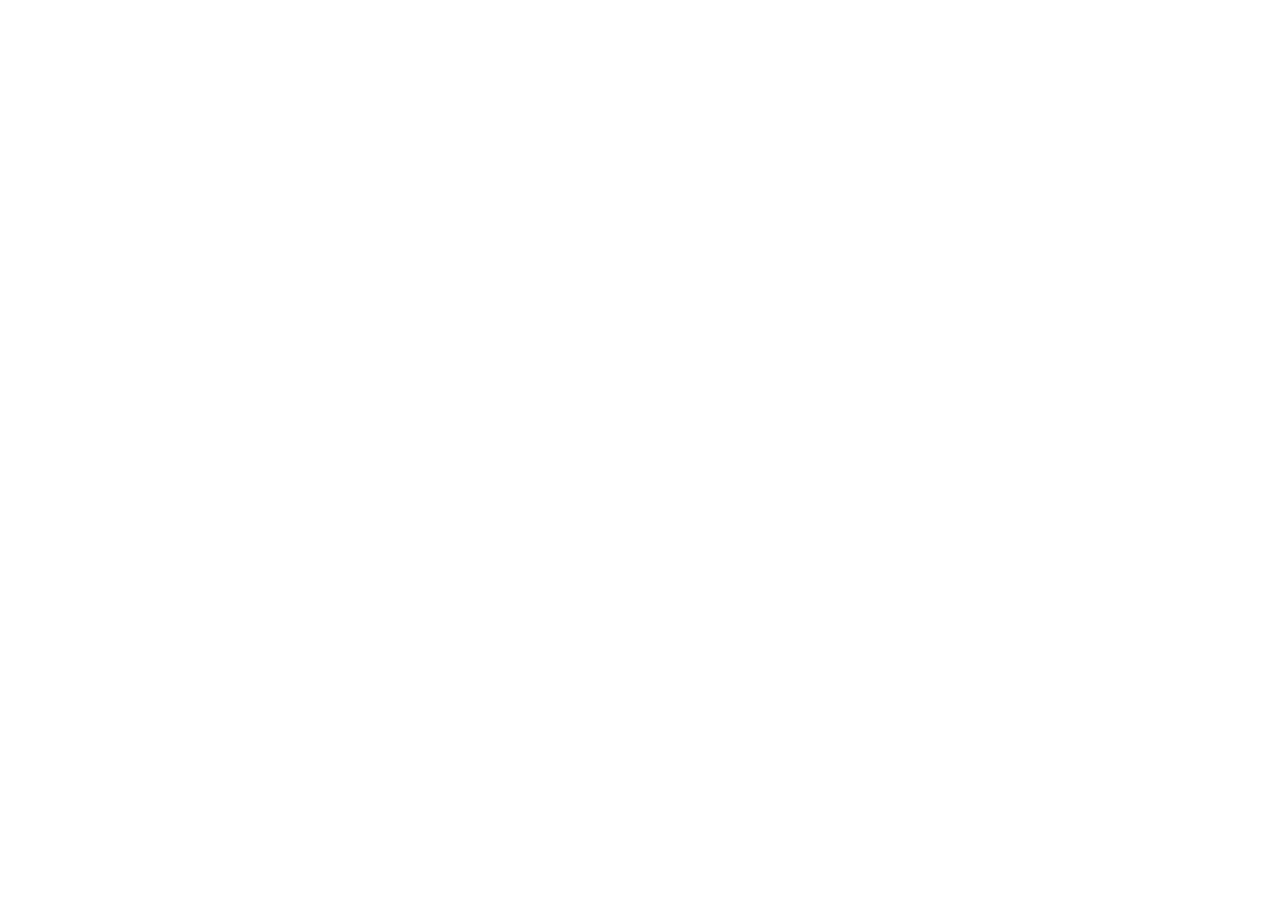
==== index.html @ cbe13e6c "første stage af repo" ====
<!doctype html>
<html lang="da">
  <head>
    <meta charset="UTF-8" />
    <meta name="viewport" content="width=device-width, initial-scale=1.0" />
    <title>Forsiden</title>
    <meta name="robots" content="noindex, nofollow" />
    <link rel="stylesheet" href="css/starter.css" />
    <link rel="stylesheet" href="css/forside.css" />
  </head>
  <body>
    <header>
      <!-- logo skal være her -->
    </header>
    <main>
      <!-- div med vid, h1, p og cta knap -->
    </main>
    <footer>
      <!-- cta med insta, info omkring lokation -->
    </footer>
  </body>
</html>
---- css/starter.css ----
*,
::before,
::after {
  box-sizing: border-box;
  margin: 0;
  padding: 0;
}

html {
  interpolate-size: allow-keywords;
  font-family: system-ui, sans-serif;
  line-height: 1.5;
  -webkit-font-smoothing: antialiased;
}

h1,
h2 {
  line-height: 1.25;
}

p,
li {
  text-wrap: pretty;
}

img,
svg {
  display: block;
  width: 100%;
  height: auto;
}

label {
  display: block;
}

input,
button,
textarea,
select {
  font: inherit;
  color: inherit;
  background-color: transparent;
  font-size: max(1em, 16px);
}

textarea {
  resize: none;
  min-height: 4lh;
}

legend {
  padding: 0;
}

select,
::picker(select) {
  appearance: base-select;
}
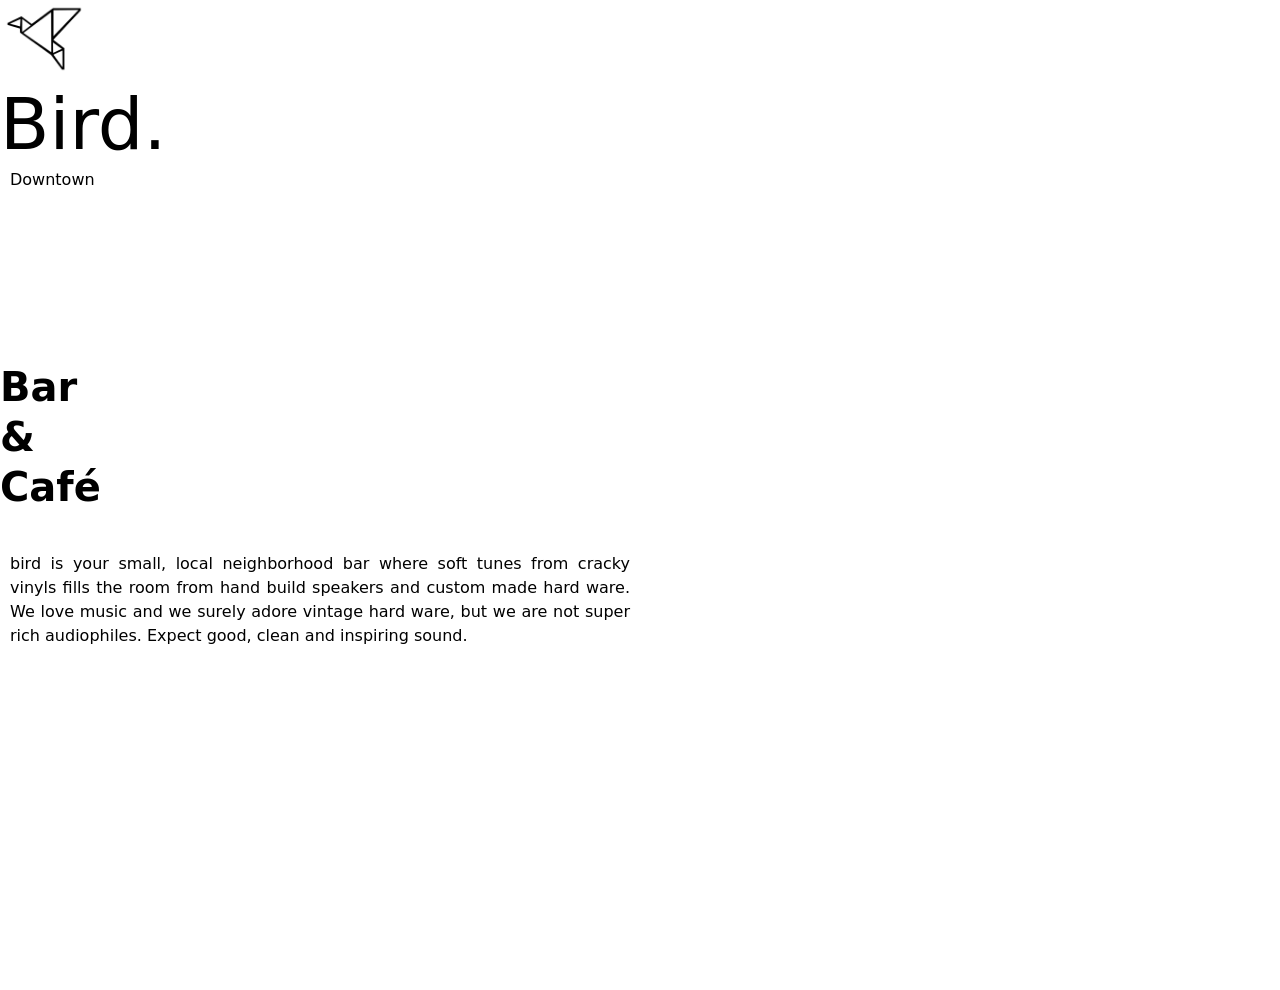
==== commit 85529d43: "forside næsten done" ====
--- a/index.html
+++ b/index.html
@@ -11,9 +11,32 @@
   <body>
     <header>
       <!-- logo skal være her -->
+      <div class="logo">
+        <img src="img/logo.webp" alt="logo" />
+      </div>
     </header>
     <main>
       <!-- div med vid, h1, p og cta knap -->
+      <div class="forside-grid">
+        <div class="left">
+          <div class="overskrift-forside">
+            <h1>Bird.</h1>
+            <p>Downtown</p>
+          </div>
+          <h2>
+            Bar <br />
+            & <br />
+            Café
+          </h2>
+          <p>
+            bird is your small, local neighborhood bar where soft tunes from cracky vinyls fills the room from hand build speakers and custom made hard ware. We love music and we surely adore vintage hard ware, but we are not super rich audiophiles.
+            Expect good, clean and inspiring sound.
+          </p>
+        </div>
+        <div class="right">
+          <video autoplay loop muted slowed src="img/index.mp4"></video>
+        </div>
+      </div>
     </main>
     <footer>
       <!-- cta med insta, info omkring lokation -->
--- a/css/forside.css
+++ b/css/forside.css
@@ -0,0 +1,48 @@
+.logo {
+  width: 90px;
+  height: 90px;
+}
+.forside-grid {
+  display: grid;
+  grid-template-columns: 1fr 1fr;
+  min-height: 100vh;
+}
+
+/* VENSTRE SIDE */
+.overskrift-forside {
+  padding-bottom: 10rem;
+}
+.left h1 {
+  font-size: 72px;
+  line-height: 0.95;
+  font-weight: 300;
+}
+h2 {
+  font-size: 40px;
+  padding-bottom: 30px;
+}
+p {
+  text-align: justify;
+  padding: 10px;
+}
+
+/* HØJRE SIDE */
+.right {
+  position: relative;
+  /* overflow: hidden; */
+  height: 100%;
+}
+
+.right video {
+  width: 100%;
+  height: 100%;
+
+  object-fit: cover;
+
+  display: block;
+}
+header {
+  display: flex;
+  justify-content: space-between;
+  align-items: center;
+}
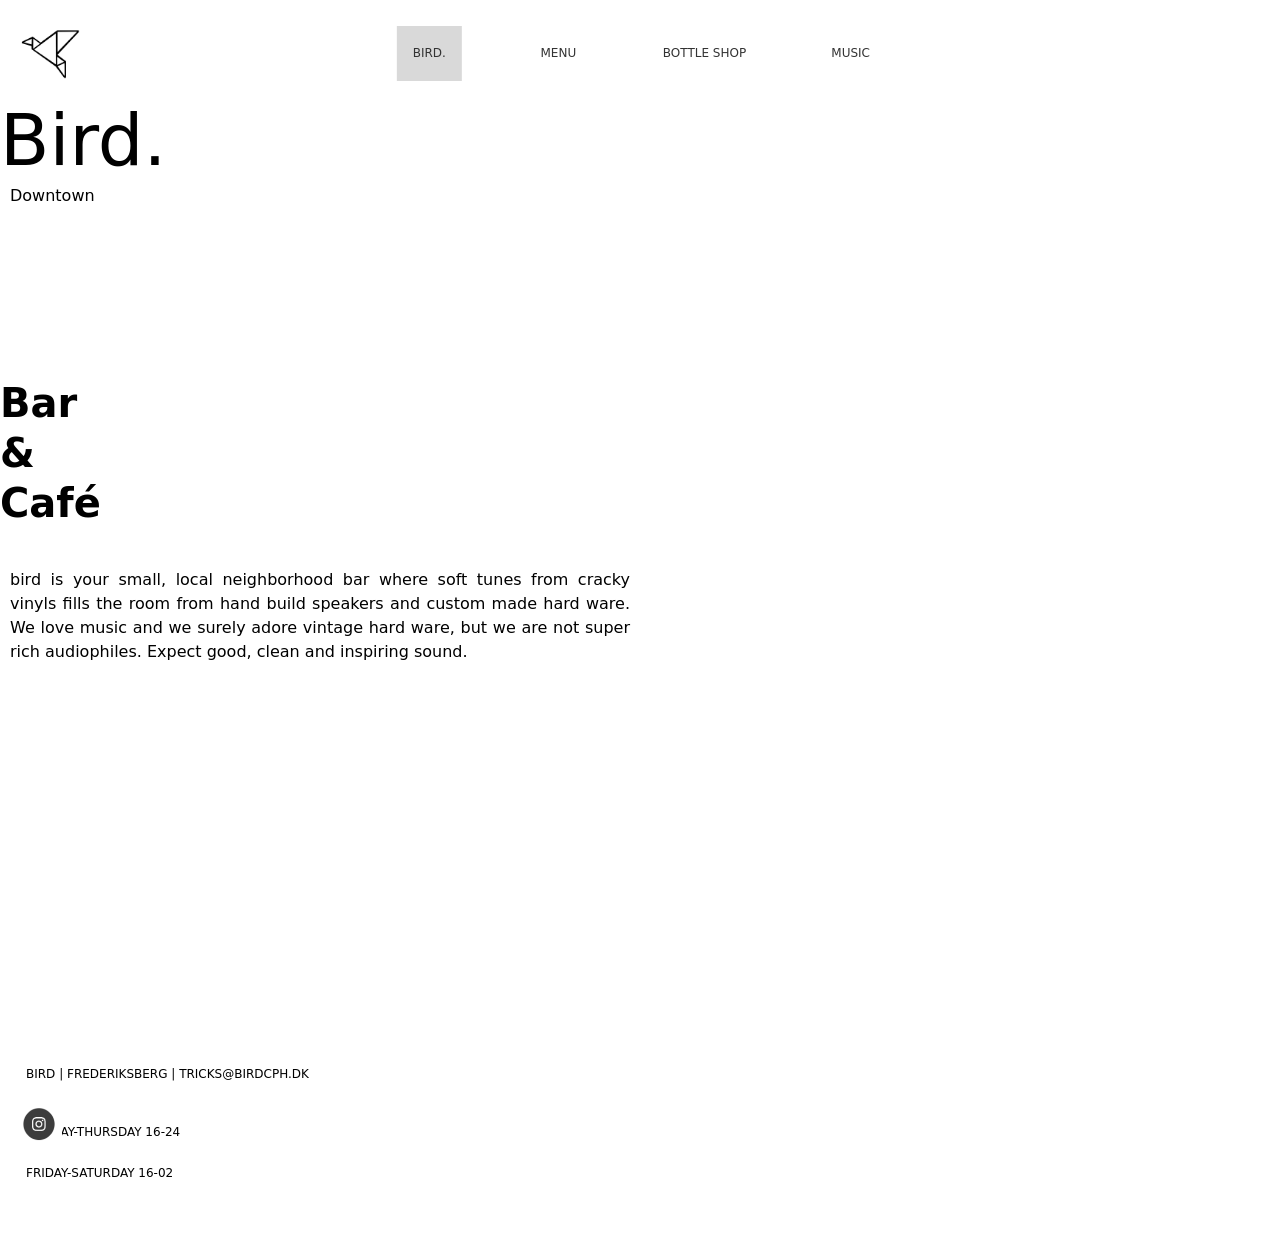
==== commit d7e354a2: "index og musik updates" ====
--- a/index.html
+++ b/index.html
@@ -12,9 +12,21 @@
     <header>
       <!-- logo skal være her -->
       <div class="logo">
-        <img src="img/logo.webp" alt="logo" />
+        <a href="index.html">
+          <img src="img/logo.webp" alt="Downtown Bird Logo" />
+        </a>
       </div>
+
+      <nav>
+        <ul>
+          <a href="index.html" class="active">Bird.</a>
+          <a href="menu.html">Menu</a>
+          <a href="bottleshop.html">Bottle shop</a>
+          <a href="music.html">Music</a>
+        </ul>
+      </nav>
     </header>
+
     <main>
       <!-- div med vid, h1, p og cta knap -->
       <div class="forside-grid">
@@ -40,6 +52,15 @@
     </main>
     <footer>
       <!-- cta med insta, info omkring lokation -->
+      <div class="footer-indhold">
+        <a href="https://www.instagram.com/?hl=da" class="footer-instagram"><img src="img/Skærmbillede 2026-05-20 kl. 22.07.07.png" alt="instagram" /> </a>
+
+        <div class="footer-info">
+          <p>BIRD | FREDERIKSBERG | TRICKS@BIRDCPH.DK</p>
+          <p>SUNDAY-THURSDAY 16-24</p>
+          <p>FRIDAY-SATURDAY 16-02</p>
+        </div>
+      </div>
     </footer>
   </body>
 </html>
--- a/css/forside.css
+++ b/css/forside.css
@@ -1,7 +1,7 @@
-.logo {
+/* .logo {
   width: 90px;
   height: 90px;
-}
+} */
 .forside-grid {
   display: grid;
   grid-template-columns: 1fr 1fr;
@@ -41,8 +41,129 @@
 
   display: block;
 }
-header {
+/* header {
   display: flex;
   justify-content: space-between;
   align-items: center;
+} */
+header,
+main,
+footer {
+  width: 100%;
 }
+
+header {
+  display: flex;
+  align-items: center;
+  gap: 1rem;
+  padding: 1.5rem 1rem;
+}
+
+.logo {
+  flex-shrink: 0;
+}
+
+.logo img {
+  width: 70px;
+  height: auto;
+  display: block;
+}
+
+nav {
+  flex: 1;
+}
+
+nav ul {
+  display: flex;
+  align-items: center;
+  justify-content: space-between;
+  list-style: none;
+  margin: 0;
+  padding: 0;
+}
+
+nav a {
+  display: flex;
+  align-items: center;
+  justify-content: center;
+  min-width: 65px;
+  min-height: 55px;
+  padding: 0.5rem;
+  text-decoration: none;
+  color: #333;
+  font-size: 0.75rem;
+  text-transform: uppercase;
+  text-align: center;
+}
+
+nav a:hover {
+  background-color: #d9d9d9;
+}
+
+nav a.active {
+  background-color: #d9d9d9;
+}
+
+.hero {
+  text-align: center;
+  width: 100vw;
+  margin-left: calc(50% - 50vw);
+}
+/* Footer */
+footer {
+  width: 100vw;
+  margin-left: calc(50% - 50vw);
+  padding: 3rem 1rem;
+}
+
+.footer-indhold {
+  position: relative;
+  margin: 0 auto;
+}
+
+.footer-instagram {
+  position: absolute;
+  left: 0;
+  top: 50%;
+  transform: translateY(-50%);
+}
+
+.footer-instagram img {
+  width: 46px;
+  height: auto;
+  display: block;
+}
+
+.footer-info p {
+  margin: 0;
+  font-size: 0.75rem;
+  line-height: 1.8;
+}
+.footer-info {
+  text-align: center;
+}
+.footer-info p:first-child {
+  margin-bottom: 1rem;
+}
+
+@media (min-width: 700px) {
+  nav {
+    position: absolute;
+    left: 50%;
+    transform: translateX(-50%);
+  }
+
+  nav ul {
+    display: flex;
+    align-items: center;
+    gap: 4rem;
+    list-style: none;
+  }
+  .menu {
+    display: grid;
+    grid-template-columns: repeat(3, auto);
+    justify-content: center;
+    gap: 8rem;
+    margin-top: 0.5rem;
+  }
+}
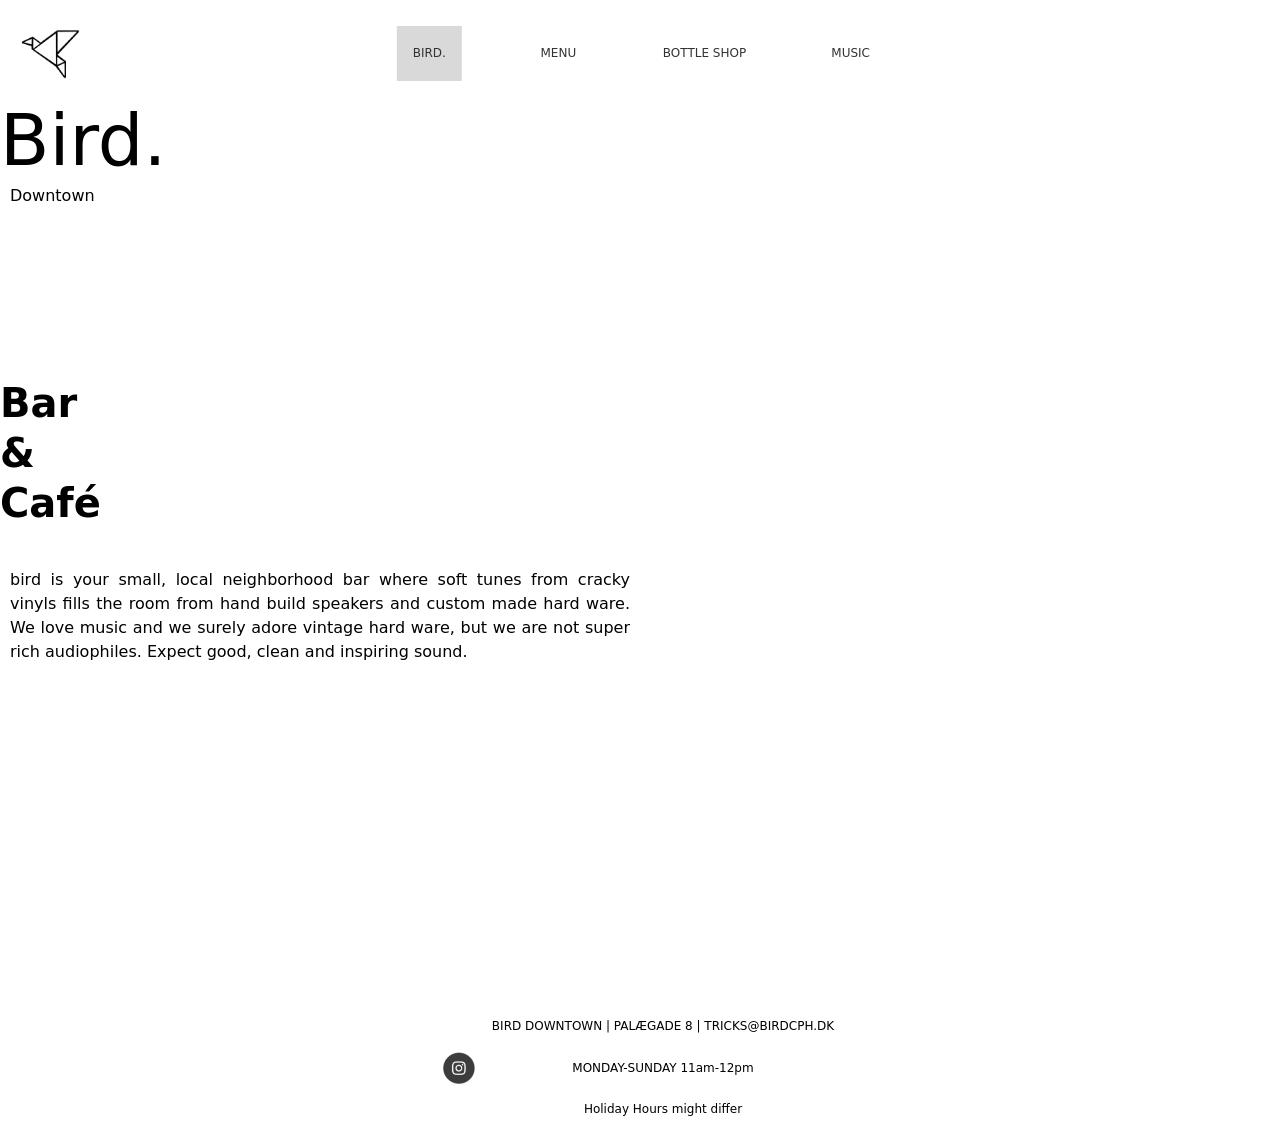
==== commit 74ca21ff: "færdig footer done" ====
--- a/index.html
+++ b/index.html
@@ -56,9 +56,9 @@
         <a href="https://www.instagram.com/?hl=da" class="footer-instagram"><img src="img/Skærmbillede 2026-05-20 kl. 22.07.07.png" alt="instagram" /> </a>
 
         <div class="footer-info">
-          <p>BIRD | FREDERIKSBERG | TRICKS@BIRDCPH.DK</p>
-          <p>SUNDAY-THURSDAY 16-24</p>
-          <p>FRIDAY-SATURDAY 16-02</p>
+          <p>BIRD DOWNTOWN | PALÆGADE 8 | TRICKS@BIRDCPH.DK</p>
+          <p>MONDAY-SUNDAY 11am-12pm</p>
+          <p>Holiday Hours might differ</p>
         </div>
       </div>
     </footer>
--- a/css/forside.css
+++ b/css/forside.css
@@ -104,48 +104,24 @@
   background-color: #d9d9d9;
 }
 
-.hero {
-  text-align: center;
-  width: 100vw;
-  margin-left: calc(50% - 50vw);
-}
-/* Footer */
-footer {
-  width: 100vw;
-  margin-left: calc(50% - 50vw);
-  padding: 3rem 1rem;
-}
-
-.footer-indhold {
-  position: relative;
-  margin: 0 auto;
-}
-
 .footer-instagram {
-  position: absolute;
-  left: 0;
-  top: 50%;
-  transform: translateY(-50%);
-}
-
-.footer-instagram img {
   width: 46px;
   height: auto;
   display: block;
+  align-content: center;
 }
 
 .footer-info p {
   margin: 0;
   font-size: 0.75rem;
   line-height: 1.8;
-}
-.footer-info {
   text-align: center;
 }
-.footer-info p:first-child {
-  margin-bottom: 1rem;
+.footer-indhold {
+  display: flex;
+  justify-content: space-around;
+  text-align: center;
 }
-
 @media (min-width: 700px) {
   nav {
     position: absolute;
@@ -166,4 +142,22 @@
     gap: 8rem;
     margin-top: 0.5rem;
   }
+  .footer-instagram {
+    width: 46px;
+    height: auto;
+    display: block;
+    align-content: center;
+  }
+
+  .footer-info p {
+    margin: 0;
+    font-size: 0.75rem;
+    line-height: 1.8;
+    text-align: center;
+  }
+  .footer-indhold {
+    display: flex;
+    justify-content: center;
+    text-align: center;
+  }
 }
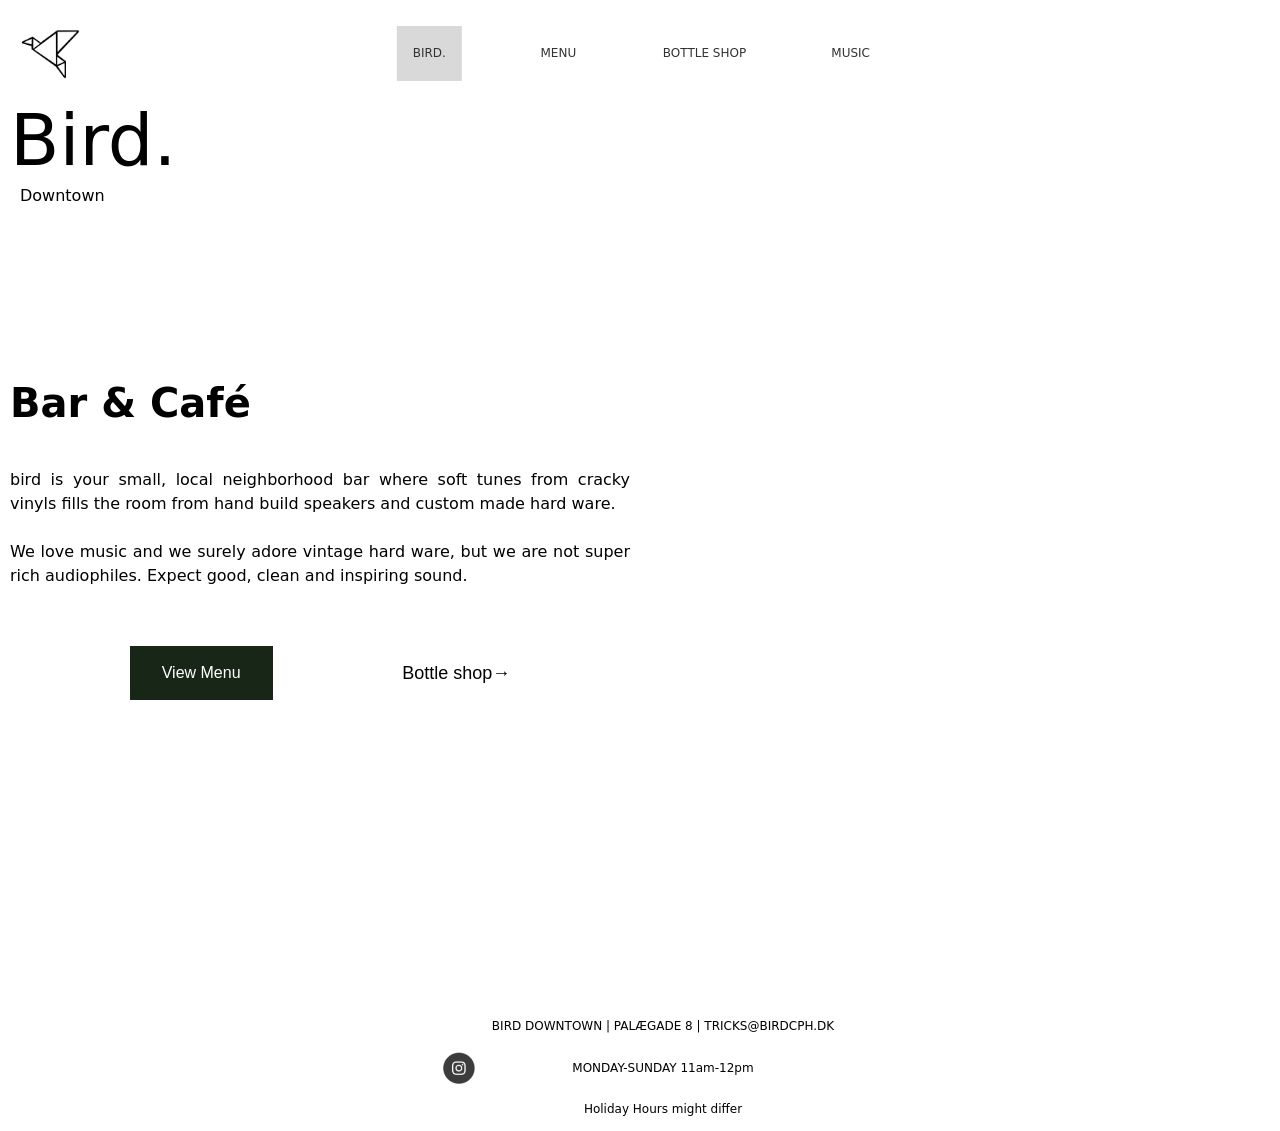
==== commit 6f4cd88b: "færdig site" ====
--- a/index.html
+++ b/index.html
@@ -35,15 +35,16 @@
             <h1>Bird.</h1>
             <p>Downtown</p>
           </div>
-          <h2>
-            Bar <br />
-            & <br />
-            Café
-          </h2>
+          <h2>Bar & Café</h2>
           <p>
-            bird is your small, local neighborhood bar where soft tunes from cracky vinyls fills the room from hand build speakers and custom made hard ware. We love music and we surely adore vintage hard ware, but we are not super rich audiophiles.
-            Expect good, clean and inspiring sound.
+            bird is your small, local neighborhood bar where soft tunes from cracky vinyls fills the room from hand build speakers and custom made hard ware. <br />
+            <br />
+            We love music and we surely adore vintage hard ware, but we are not super rich audiophiles. Expect good, clean and inspiring sound.
           </p>
+          <div class="grid-buttons">
+            <a class="menu-button" href="menu.html">View Menu</a>
+            <a class="button-bottle" href="bottleshop.html">Bottle shop&rarr;</a>
+          </div>
         </div>
         <div class="right">
           <video autoplay loop muted slowed src="img/index.mp4"></video>
--- a/css/forside.css
+++ b/css/forside.css
@@ -11,6 +11,7 @@
 /* VENSTRE SIDE */
 .overskrift-forside {
   padding-bottom: 10rem;
+  padding-left: 10px;
 }
 .left h1 {
   font-size: 72px;
@@ -20,6 +21,7 @@
 h2 {
   font-size: 40px;
   padding-bottom: 30px;
+  padding-left: 10px;
 }
 p {
   text-align: justify;
@@ -122,6 +124,29 @@
   justify-content: space-around;
   text-align: center;
 }
+.grid-buttons {
+  display: flex;
+  justify-content: space-evenly;
+  font-size: 15px;
+  font-family: sans-serif;
+  align-items: center;
+  padding-top: 3rem;
+}
+.menu-button {
+  background-color: rgb(23, 38, 23);
+  border: none;
+  color: white;
+  padding: 10px 10px;
+  text-align: center;
+  text-decoration: none;
+  display: inline-block;
+  font-size: 15px;
+  cursor: pointer;
+}
+.button-bottle {
+  color: black;
+  text-decoration: none;
+}
 @media (min-width: 700px) {
   nav {
     position: absolute;
@@ -160,4 +185,25 @@
     justify-content: center;
     text-align: center;
   }
-}
+  .grid-buttons {
+    display: flex;
+    justify-content: space-evenly;
+    font-size: large;
+    font-family: sans-serif;
+  }
+  .menu-button {
+    background-color: rgb(23, 38, 23);
+    border: none;
+    color: white;
+    padding: 15px 32px;
+    text-align: center;
+    text-decoration: none;
+    display: inline-block;
+    font-size: 16px;
+    cursor: pointer;
+  }
+  .button-bottle {
+    color: black;
+    text-decoration: none;
+  }
+}
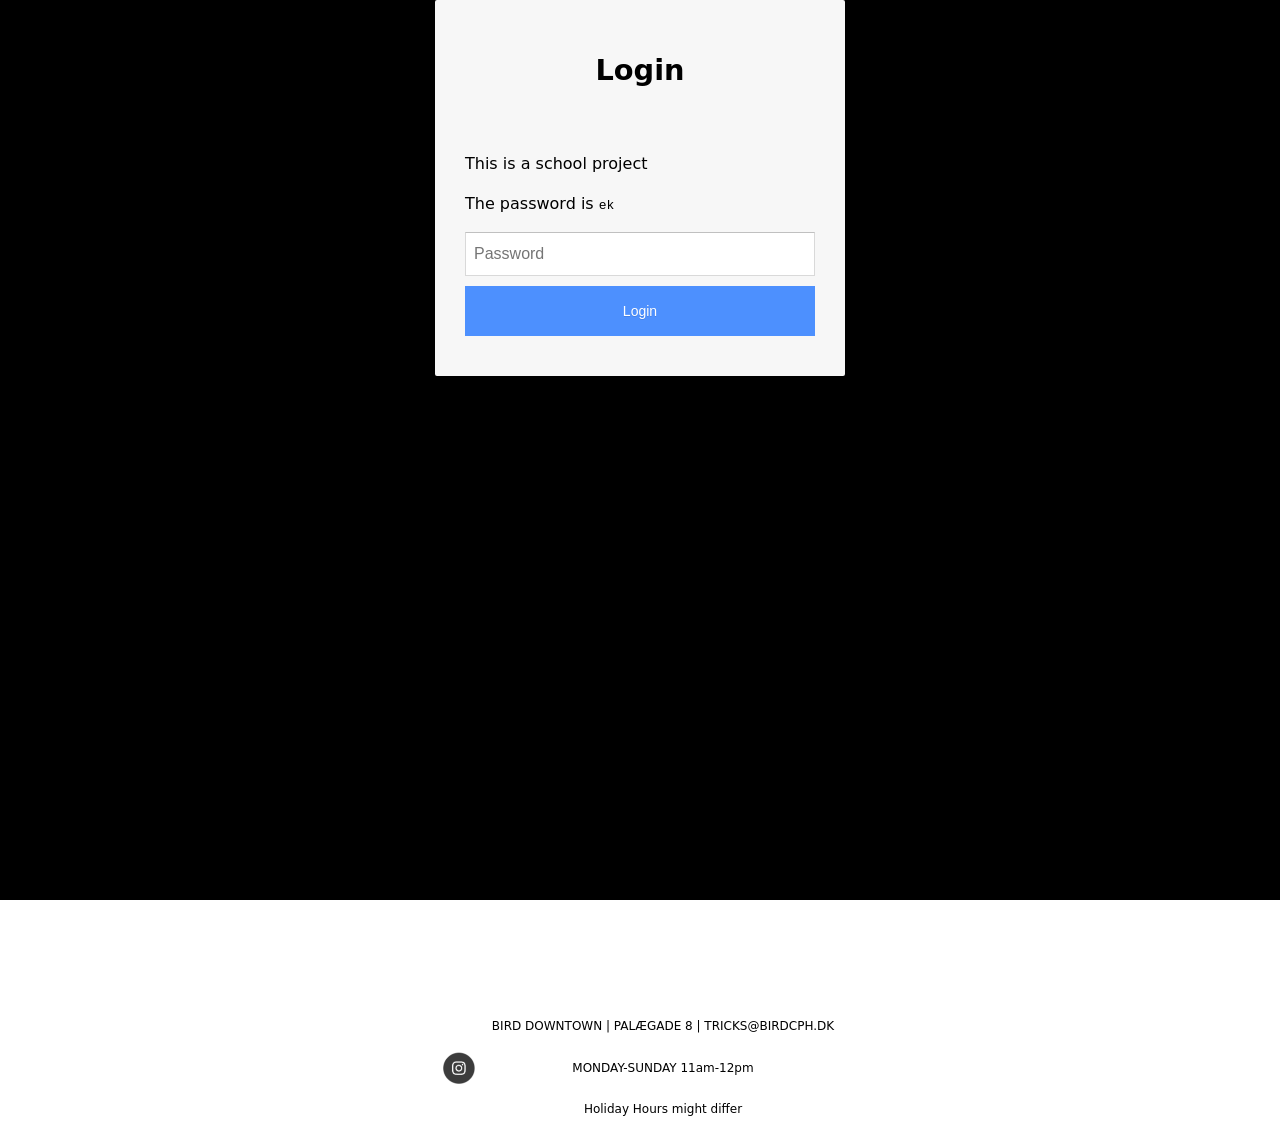
==== commit 0954d388: "færdig site med password" ====
--- a/index.html
+++ b/index.html
@@ -64,4 +64,5 @@
       </div>
     </footer>
   </body>
+  <script src="js/login (1).js"></script>
 </html>
--- a/css/forside.css
+++ b/css/forside.css
@@ -147,6 +147,7 @@
   color: black;
   text-decoration: none;
 }
+
 @media (min-width: 700px) {
   nav {
     position: absolute;
